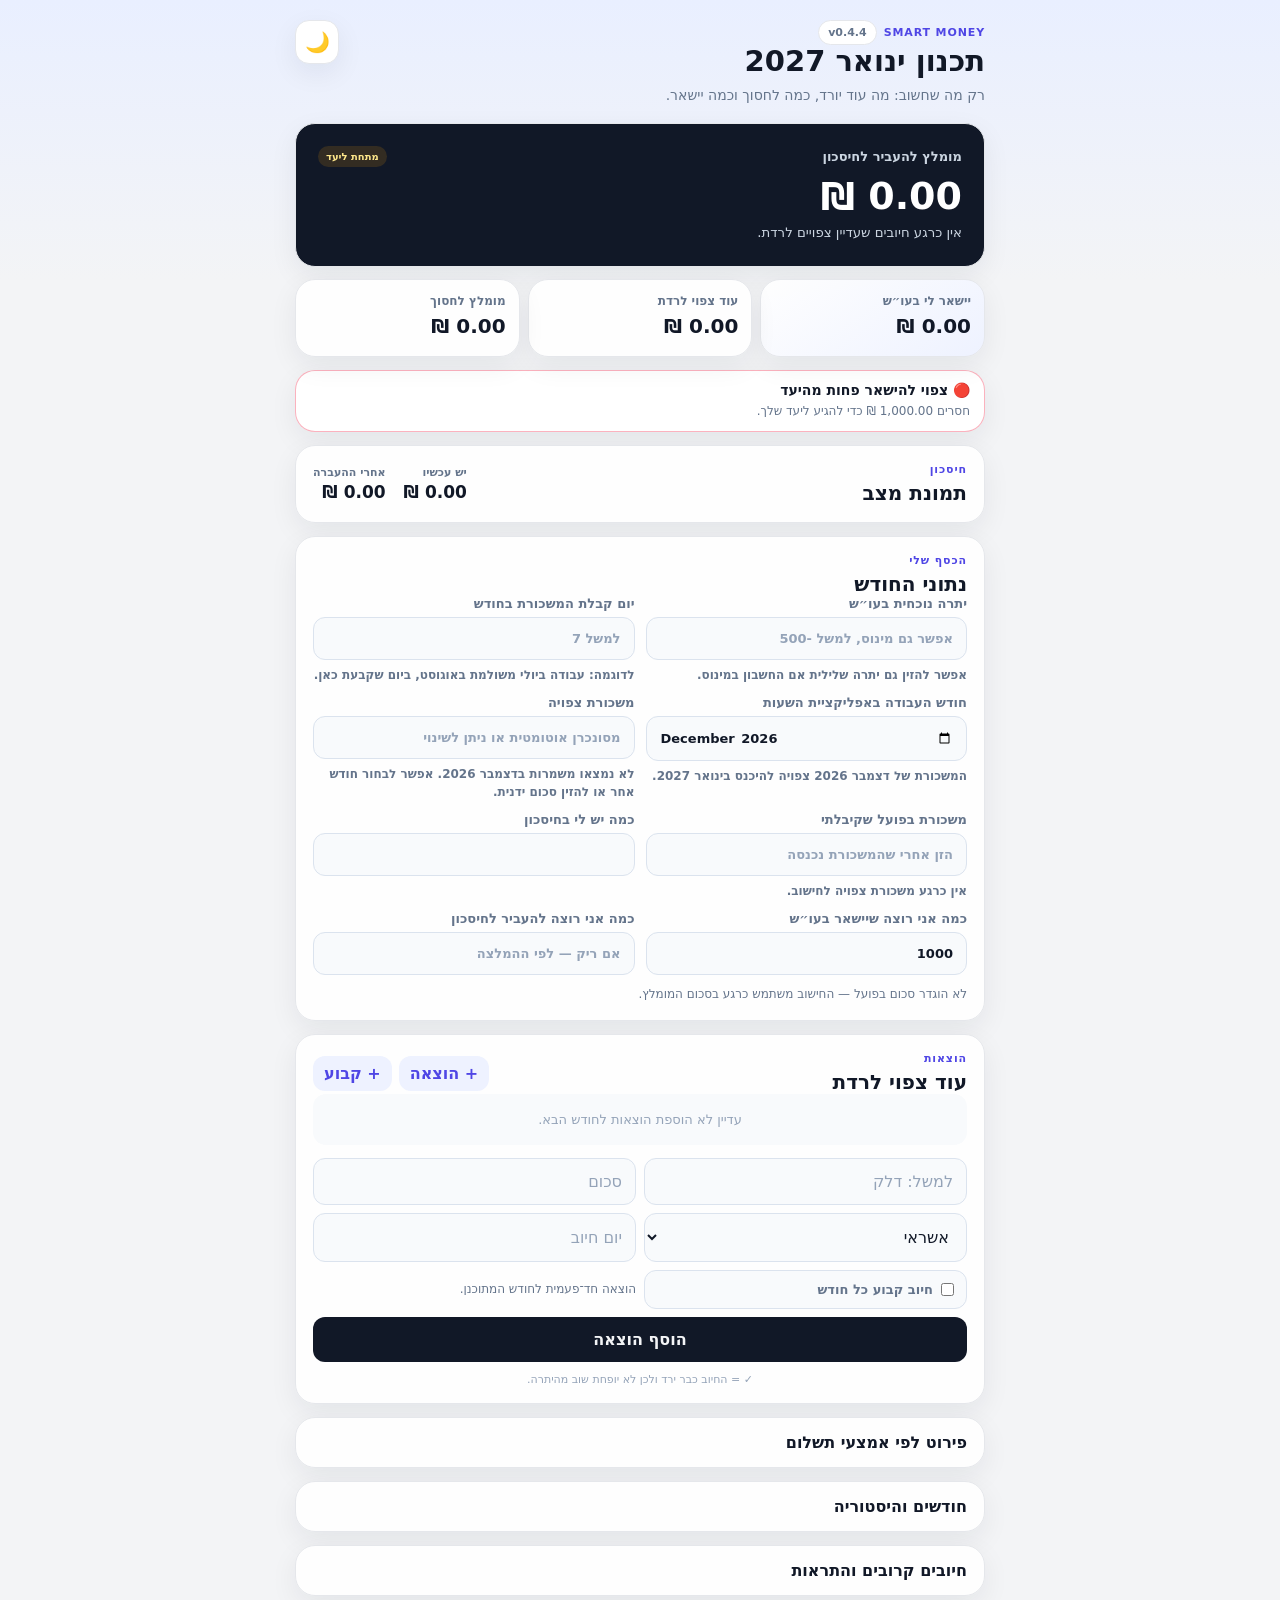
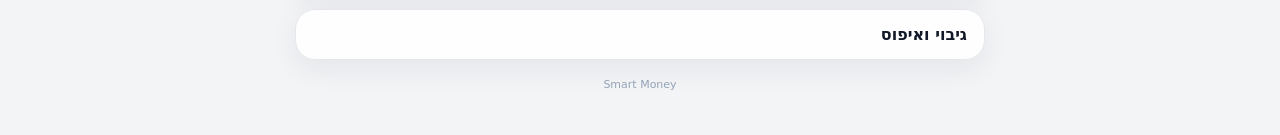
==== index.html @ 087f629f "Fix stale version badge with cache-busted scripts" ====
<!DOCTYPE html><html lang="he" dir="rtl"><head><meta charset="UTF-8"><meta name="viewport" content="width=device-width,initial-scale=1,viewport-fit=cover"><meta name="theme-color" content="#111827" id="themeColorMeta"><title>Smart Money</title><link rel="manifest" href="manifest.json"><link rel="stylesheet" href="style.css"><link rel="stylesheet" href="v040.css"></head><body><main class="app-shell">
<header class="topbar"><div><div class="brand-line"><p class="eyebrow">SMART MONEY</p><button id="versionBtn" class="version-btn" type="button">v0.4.4</button></div><h1 id="monthTitle">תכנון חודש הבא</h1><p class="sub">רק מה שחשוב: מה עוד יורד, כמה לחסוך וכמה יישאר.</p></div><button id="themeBtn" class="icon-btn" type="button">🌙</button></header>
<section class="hero panel" id="heroCard"><div class="hero-label"><span>מומלץ להעביר לחיסכון</span><span id="planStatus" class="status-pill">ממתין לנתונים</span></div><strong id="savingResult">₪0</strong><small id="savingMessage">הזן את הנתונים שלך למטה</small></section>
<section class="v4-summary"><article class="card primary-number"><span>יישאר לי בעו״ש</span><strong id="v4FinalBank">₪0</strong></article><article class="card"><span>עוד צפוי לרדת</span><strong id="v4PendingTotal">₪0</strong></article><article class="card"><span>מומלץ לחסוך</span><strong id="v4Recommended">₪0</strong></article></section>
<section id="monthlyHealth" class="panel monthly-health status-compact"></section>
<section class="panel v4-savings"><div><p class="eyebrow">חיסכון</p><h2>תמונת מצב</h2></div><div class="saving-pair"><div><span>יש עכשיו</span><strong id="v4SavingsNow">₪0</strong></div><div><span>אחרי ההעברה</span><strong id="v4SavingsAfter">₪0</strong></div></div></section>
<section class="panel"><div class="section-head"><div><p class="eyebrow">הכסף שלי</p><h2>נתוני החודש</h2></div></div><div class="form-grid"><label>יתרה נוכחית בעו״ש<input id="currentBalance" type="number" step="0.01" inputmode="decimal" placeholder="אפשר גם מינוס, למשל -500"><span class="inline-note" style="display:block;margin-top:6px">אפשר להזין גם יתרה שלילית אם החשבון במינוס.</span></label><label>יום קבלת המשכורת בחודש<input id="salaryPayDay" type="number" min="1" max="31" step="1" inputmode="numeric" placeholder="למשל 7"><span class="inline-note" style="display:block;margin-top:6px">לדוגמה: עבודה ביולי משולמת באוגוסט, ביום שקבעת כאן.</span></label><label>חודש העבודה באפליקציית השעות<input id="salarySourceMonth" type="month"><span id="salaryPayMonthText" class="inline-note" style="display:block;margin-top:6px">בחר חודש עבודה כדי לראות את המשכורת שתתקבל בחודש שאחריו.</span></label><label>משכורת צפויה<input id="expectedSalary" type="number" min="0" step="0.01" inputmode="decimal" placeholder="מסונכרן אוטומטית או ניתן לשינוי"><span id="salarySyncStatus" class="inline-note" style="display:block;margin-top:6px">בודק נתוני שעון נוכחות…</span><button id="clearExpectedSalary" class="small-btn" type="button" style="display:none;margin-top:8px">חזור לסכום מאפליקציית השעות</button></label><label>משכורת בפועל שקיבלתי<input id="actualSalaryReceived" type="number" min="0" step="0.01" inputmode="decimal" placeholder="הזן אחרי שהמשכורת נכנסה"><span id="actualSalaryStatus" class="inline-note" style="display:block;margin-top:6px">אחרי יום המשכורת, הזן כאן את הסכום שקיבלת בפועל.</span><button id="clearActualSalary" class="small-btn" type="button" style="display:none;margin-top:8px">נקה משכורת בפועל</button></label><input id="salary" type="hidden"><label>כמה יש לי בחיסכון<input id="currentSavings" type="number" min="0" step="0.01" inputmode="decimal"></label><label>כמה אני רוצה שיישאר בעו״ש<input id="targetBalance" type="number" min="0" step="0.01" inputmode="decimal"></label><label>כמה אני רוצה להעביר לחיסכון<input id="actualSaving" type="number" min="0" step="0.01" inputmode="decimal" placeholder="אם ריק — לפי ההמלצה"></label></div><div id="actualSavingHint" class="inline-note"></div></section>
<section class="panel"><div class="section-head"><div><p class="eyebrow">הוצאות</p><h2>עוד צפוי לרדת</h2></div><div class="head-actions"><button id="addExpenseBtn" class="small-btn" type="button">+ הוצאה</button><button id="addRecurringBtn" class="small-btn" type="button">+ קבוע</button></div></div><div id="expenseList" class="expense-list"></div><div id="completedExpensesHost"></div><div class="expense-form"><input id="expenseName" placeholder="למשל: דלק"><input id="expenseAmount" type="number" min="0" step="0.01" inputmode="decimal" placeholder="סכום"><select id="expenseMethod"><option value="credit">אשראי</option><option value="debit">Debit</option><option value="bank">עו״ש / הוראת קבע</option></select><input id="expenseDay" type="number" min="1" max="31" inputmode="numeric" placeholder="יום חיוב"><label class="check-label"><input id="expenseRecurring" type="checkbox"><span>חיוב קבוע כל חודש</span></label><div id="expenseModeHint" class="inline-note">הוצאה חד־פעמית לחודש המתוכנן.</div><button id="saveExpenseBtn" class="primary-btn" type="button">הוסף הוצאה</button><button id="cancelEditBtn" class="secondary-btn hidden" type="button">בטל עריכה</button></div><p class="privacy">✓ = החיוב כבר ירד ולכן לא יופחת שוב מהיתרה.</p></section>
<details class="panel advanced-details"><summary>פירוט לפי אמצעי תשלום</summary><div class="advanced-content"><div class="breakdown"><div><span>אשראי</span><strong id="creditTotal">₪0</strong></div><div><span>Debit</span><strong id="debitTotal">₪0</strong></div><div><span>עו״ש</span><strong id="bankTotal">₪0</strong></div></div><p class="privacy" id="recurringTotalText"></p></div></details>
<details class="panel advanced-details"><summary>חודשים והיסטוריה</summary><div class="advanced-content"><div class="section-head"><span></span><button id="newMonthBtn" class="primary-inline" type="button">חודש חדש</button></div><div id="historyList" class="history-list"></div></div></details>
<details class="panel advanced-details"><summary>חיובים קרובים והתראות</summary><div class="advanced-content"><button id="notificationBtn" class="small-btn" type="button">אפשר התראות</button><div id="upcomingList" class="upcoming-list"></div></div></details>
<details class="panel advanced-details"><summary>גיבוי ואיפוס</summary><div class="advanced-content"><div class="action-grid"><button id="exportBtn" class="secondary-btn" type="button">ייצוא גיבוי</button><button id="importBtn" class="secondary-btn" type="button">שחזור מגיבוי</button><input id="importFile" type="file" accept="application/json,.json" class="hidden"></div><button id="resetBtn" class="danger-btn" type="button" style="margin-top:10px">איפוס כל הנתונים</button><p class="privacy">🔒 הנתונים נשמרים רק במכשיר הזה.</p></div></details>
<div class="hidden-metrics"><strong id="currentSavingsTotal">₪0</strong><strong id="projectedSavingsTotal">₪0</strong><strong id="availableTotal">₪0</strong><strong id="expensesTotal">₪0</strong><strong id="recommendedSavingTotal">₪0</strong><strong id="actualSavingTotal">₪0</strong></div><footer class="app-footer"><span>Smart Money</span></footer>
</main><script src="app.js?v=044"></script><script src="recurring-fix.js?v=044"></script><script src="v040-features.js?v=044"></script><script src="salary-sync.js?v=044"></script><script>window.addEventListener('load',()=>{const b=document.getElementById('versionBtn');if(b)b.textContent='v0.4.4';});</script></body></html>
---- style.css ----
:root{font-family:Inter,system-ui,-apple-system,BlinkMacSystemFont,"Segoe UI",sans-serif;--bg:#f3f4f6;--bgTop:#e9efff;--surface:rgba(255,255,255,.94);--surfaceSolid:#fff;--text:#111827;--muted:#64748b;--soft:#94a3b8;--line:#e5e7eb;--field:#f8fafc;--fieldBorder:#dbe3ee;--accent:#4f46e5;--accentSoft:#eef2ff;--hero:#111827;--heroText:#fff;--shadow:0 9px 28px rgba(15,23,42,.065);--dangerBg:#fff1f2;--dangerText:#be123c;color:var(--text);background:var(--bg)}:root[data-theme="dark"]{--bg:#090f1b;--bgTop:#10192a;--surface:rgba(17,24,39,.96);--surfaceSolid:#111827;--text:#f8fafc;--muted:#aab6c8;--soft:#7f8da3;--line:#263244;--field:#0d1624;--fieldBorder:#2b384b;--accent:#8b87ff;--accentSoft:#1e2542;--hero:#050914;--heroText:#fff;--shadow:0 12px 34px rgba(0,0,0,.28);--dangerBg:#2a1118;--dangerText:#fda4af}*{box-sizing:border-box}body{margin:0;min-height:100vh;background:linear-gradient(180deg,var(--bgTop) 0,var(--bg) 280px,var(--bg) 100%);color:var(--text)}.app-shell{max-width:720px;margin:auto;padding:calc(20px + env(safe-area-inset-top)) 15px calc(40px + env(safe-area-inset-bottom))}.topbar,.section-head{display:flex;justify-content:space-between;align-items:center;gap:12px}.topbar{align-items:flex-start;margin-bottom:16px}.brand-line,.head-actions{display:flex;align-items:center;gap:7px;flex-wrap:wrap}.eyebrow{margin:0 0 5px;color:var(--accent);font-size:11px;font-weight:900;letter-spacing:.08em}.brand-line .eyebrow{margin:0}.sub{color:var(--muted);margin:7px 0 0;font-size:14px;line-height:1.55}h1,h2{margin:0}h1{font-size:29px;line-height:1.15}h2{font-size:20px}.icon-btn{border:1px solid var(--line);background:var(--surfaceSolid);color:var(--text);border-radius:14px;width:44px;height:44px;display:grid;place-items:center;font-size:20px;box-shadow:var(--shadow)}.panel,.card{background:var(--surface);border:1px solid var(--line);box-shadow:var(--shadow);border-radius:20px}.panel{padding:17px;margin-top:13px}.hero{background:var(--hero);color:var(--heroText);padding:22px;overflow:hidden}.hero-label{display:flex;justify-content:space-between;align-items:center;gap:10px}.hero span{font-size:13px;color:#cbd5e1;font-weight:700}.status-pill{padding:5px 8px;border-radius:999px;background:rgba(255,255,255,.09);font-size:10px!important}.hero-good .status-pill{color:#a7f3d0;background:rgba(16,185,129,.14)}.hero-warn .status-pill{color:#fde68a;background:rgba(245,158,11,.15)}.hero strong{display:block;font-size:38px;margin:7px 0 4px}.hero small{color:#cbd5e1;line-height:1.55}.summary-grid{display:grid;grid-template-columns:1fr 1fr;gap:10px;margin-top:11px}.card{padding:14px;min-height:86px}.card span{display:block;color:var(--muted);font-size:12px;font-weight:700;line-height:1.35}.card strong{display:block;font-size:19px;margin-top:5px}.accent-card{background:linear-gradient(145deg,var(--surface),var(--accentSoft))}.form-grid{display:grid;grid-template-columns:1fr;gap:11px}label{font-size:13px;color:var(--muted);font-weight:750}input,select{width:100%;margin-top:6px;border:1px solid var(--fieldBorder);border-radius:12px;background:var(--field);padding:13px;font:inherit;color:var(--text);outline:none}input::placeholder{color:var(--soft)}input:focus,select:focus{border-color:var(--accent)}button{font:inherit;cursor:pointer}.primary-btn,.small-btn,.danger-btn,.secondary-btn,.primary-inline{border:0;border-radius:12px;font-weight:800}.primary-btn{background:var(--text);color:var(--bg);padding:13px}.primary-inline{background:var(--text);color:var(--bg);padding:9px 12px}.small-btn{background:var(--accentSoft);color:var(--accent);padding:8px 11px}.secondary-btn{background:var(--field);color:var(--text);border:1px solid var(--line);padding:12px}.danger-btn{width:100%;background:var(--dangerBg);color:var(--dangerText);padding:13px}.expense-form{display:grid;grid-template-columns:1fr 1fr;gap:8px;margin-top:13px}.expense-form select,.expense-form input{margin:0}.expense-form .primary-btn,.expense-form .secondary-btn{grid-column:1/-1}.check-label{display:flex;align-items:center;gap:8px;background:var(--field);border:1px solid var(--fieldBorder);border-radius:12px;padding:11px 12px}.check-label input{width:auto;margin:0}.expense-list{display:flex;flex-direction:column}.expense-row,.upcoming-row{display:flex;align-items:center;justify-content:space-between;gap:10px;padding:12px 2px;border-bottom:1px solid var(--line)}.expense-row>div:first-child strong,.expense-row small,.upcoming-row small{display:block}.expense-row small,.upcoming-row small{font-size:12px;color:var(--soft);margin-top:5px}.mini-badge{display:inline-block!important;background:var(--field);border:1px solid var(--line);padding:3px 7px;border-radius:999px;margin-left:5px;color:var(--muted)}.mini-badge.recurring{background:var(--accentSoft);color:var(--accent);border-color:transparent}.expense-side{display:flex;align-items:center;gap:7px}.expense-side button{border:0;background:var(--field);color:var(--muted);width:30px;height:30px;border-radius:50%;font-size:16px}.complete-btn{font-weight:900!important}.expense-completed{opacity:.58}.expense-completed>div:first-child>strong{text-decoration:line-through}.empty{color:var(--soft);background:var(--field);padding:18px;border-radius:13px;font-size:13px;text-align:center}.breakdown{display:grid;grid-template-columns:repeat(3,1fr);gap:8px}.breakdown div{background:var(--field);border:1px solid var(--line);border-radius:13px;padding:12px}.breakdown span{display:block;color:var(--muted);font-size:12px}.breakdown strong{display:block;margin-top:4px}.inline-note{margin-top:10px;color:var(--muted);font-size:12px;line-height:1.5}.history-list,.upcoming-list{display:flex;flex-direction:column;gap:8px}.history-item{background:var(--field);border:1px solid var(--line);border-radius:14px;padding:11px}.history-item summary{display:flex;justify-content:space-between;gap:10px;cursor:pointer}.history-details{display:grid;grid-template-columns:1fr 1fr;gap:7px;margin-top:10px;color:var(--muted);font-size:12px}.action-grid{display:grid;grid-template-columns:1fr 1fr;gap:8px}.privacy{text-align:center;color:var(--soft);font-size:11px;margin:11px 0 0}.app-footer{display:flex;align-items:center;justify-content:center;gap:8px;margin:18px 0 4px;color:var(--soft);font-size:11px}.version-btn{border:1px solid var(--line);background:var(--surfaceSolid);color:var(--muted);padding:5px 9px;border-radius:999px;font-size:11px;font-weight:800}.monthly-health{display:flex;flex-direction:column;gap:5px;padding:14px 17px}.monthly-health strong{font-size:14px}.monthly-health span{font-size:12px;color:var(--muted);line-height:1.45}.health-good{border-color:rgba(16,185,129,.35)}.health-warn{border-color:rgba(245,158,11,.45)}.health-bad{border-color:rgba(244,63,94,.4)}.comparison-list{display:flex;flex-direction:column}.compare-row{display:flex;justify-content:space-between;gap:12px;padding:11px 2px;border-bottom:1px solid var(--line);font-size:13px}.compare-row:last-child{border-bottom:0}.compare-row span{color:var(--muted)}.compare-good{color:#059669}.compare-bad{color:#e11d48}.hidden{display:none!important}@media(min-width:600px){.form-grid{grid-template-columns:repeat(2,1fr)}}@media(max-width:370px){.summary-grid,.breakdown,.action-grid{grid-template-columns:1fr}.expense-form{grid-template-columns:1fr}.expense-form .primary-btn,.expense-form .secondary-btn{grid-column:auto}.hero-label{align-items:flex-start;flex-direction:column}.hero strong{font-size:34px}.history-details{grid-template-columns:1fr}}
---- v040.css ----
.v4-summary{display:grid;grid-template-columns:repeat(3,1fr);gap:8px;margin-top:12px}.v4-summary .card{min-height:78px;padding:13px}.v4-summary .card.primary-number{background:linear-gradient(145deg,var(--surface),var(--accentSoft))}.v4-summary strong{font-size:20px}.v4-savings{display:flex;align-items:center;justify-content:space-between;gap:12px}.v4-savings .saving-pair{display:flex;gap:18px;flex-wrap:wrap}.v4-savings span{display:block;color:var(--muted);font-size:11px;font-weight:700}.v4-savings strong{display:block;margin-top:3px;font-size:17px}.expense-group-title{display:flex;justify-content:space-between;align-items:center;margin:12px 0 5px;font-size:12px;color:var(--muted);font-weight:800}.completed-box{margin-top:10px}.completed-box summary{cursor:pointer;color:var(--muted);font-size:12px;font-weight:800;padding:8px 0}.expense-completed{opacity:.5}.expense-completed strong:first-child{text-decoration:line-through}.status-compact{padding:11px 14px!important}.status-compact span{font-size:12px}.advanced-details{padding:0!important;overflow:hidden}.advanced-details>summary{list-style:none;cursor:pointer;padding:15px 17px;font-weight:850}.advanced-details>summary::-webkit-details-marker{display:none}.advanced-details[open]>summary{border-bottom:1px solid var(--line)}.advanced-content{padding:0 17px 17px}.simple-form-note{font-size:11px;color:var(--soft);margin-top:8px}.hidden-metrics{display:none!important}@media(max-width:430px){.v4-summary{grid-template-columns:1fr 1fr}.v4-summary .primary-number{grid-column:1/-1}.v4-savings{align-items:flex-start;flex-direction:column}.v4-savings .saving-pair{width:100%;justify-content:space-between}}
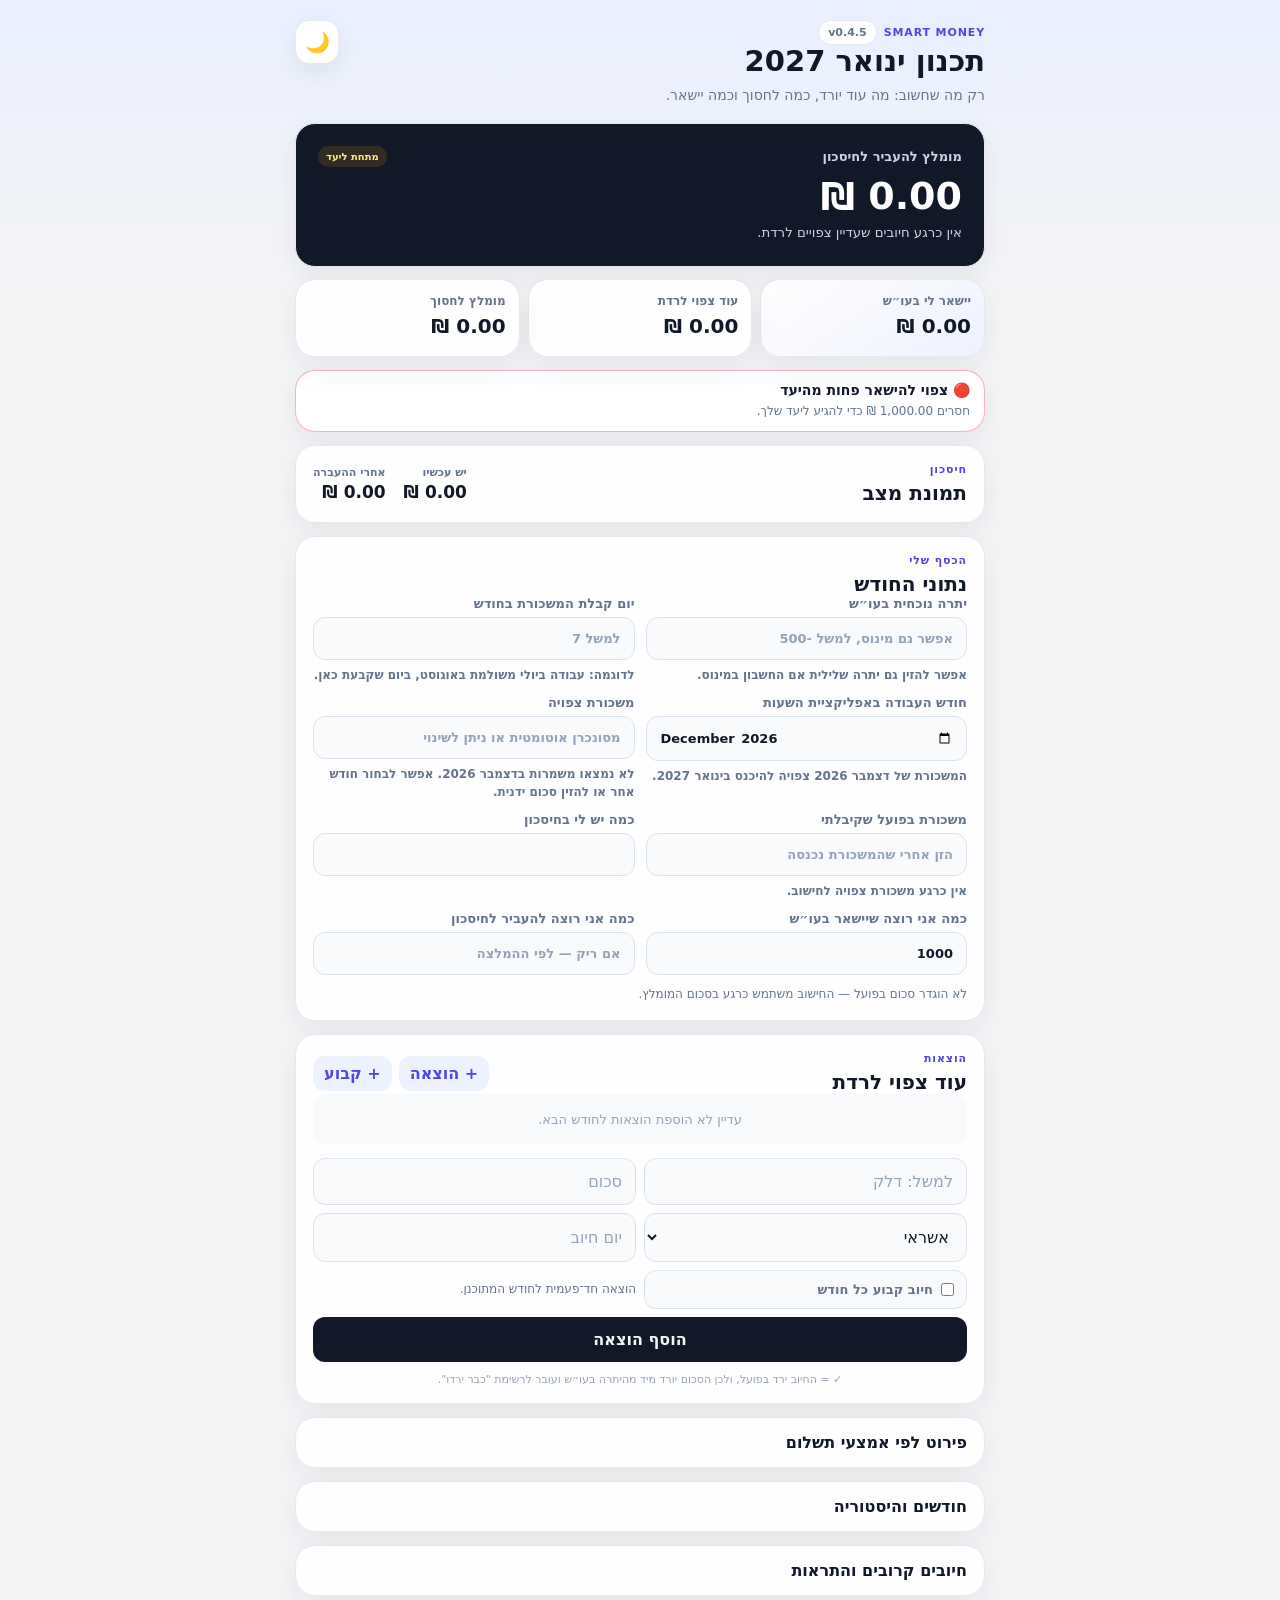
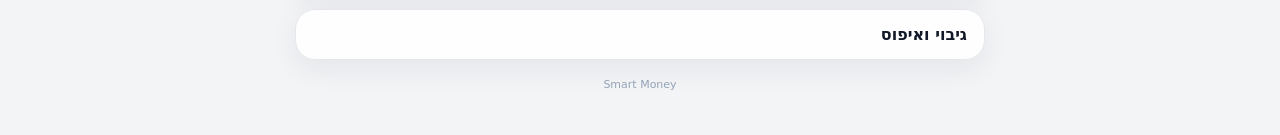
==== commit aa610335: "Bump Smart Money to v0.4.5 bugfix release" ====
--- a/index.html
+++ b/index.html
@@ -1,14 +1,14 @@
 <!DOCTYPE html><html lang="he" dir="rtl"><head><meta charset="UTF-8"><meta name="viewport" content="width=device-width,initial-scale=1,viewport-fit=cover"><meta name="theme-color" content="#111827" id="themeColorMeta"><title>Smart Money</title><link rel="manifest" href="manifest.json"><link rel="stylesheet" href="style.css"><link rel="stylesheet" href="v040.css"></head><body><main class="app-shell">
-<header class="topbar"><div><div class="brand-line"><p class="eyebrow">SMART MONEY</p><button id="versionBtn" class="version-btn" type="button">v0.4.4</button></div><h1 id="monthTitle">תכנון חודש הבא</h1><p class="sub">רק מה שחשוב: מה עוד יורד, כמה לחסוך וכמה יישאר.</p></div><button id="themeBtn" class="icon-btn" type="button">🌙</button></header>
+<header class="topbar"><div><div class="brand-line"><p class="eyebrow">SMART MONEY</p><button id="versionBtn" class="version-btn" type="button">v0.4.5</button></div><h1 id="monthTitle">תכנון חודש הבא</h1><p class="sub">רק מה שחשוב: מה עוד יורד, כמה לחסוך וכמה יישאר.</p></div><button id="themeBtn" class="icon-btn" type="button">🌙</button></header>
 <section class="hero panel" id="heroCard"><div class="hero-label"><span>מומלץ להעביר לחיסכון</span><span id="planStatus" class="status-pill">ממתין לנתונים</span></div><strong id="savingResult">₪0</strong><small id="savingMessage">הזן את הנתונים שלך למטה</small></section>
 <section class="v4-summary"><article class="card primary-number"><span>יישאר לי בעו״ש</span><strong id="v4FinalBank">₪0</strong></article><article class="card"><span>עוד צפוי לרדת</span><strong id="v4PendingTotal">₪0</strong></article><article class="card"><span>מומלץ לחסוך</span><strong id="v4Recommended">₪0</strong></article></section>
 <section id="monthlyHealth" class="panel monthly-health status-compact"></section>
 <section class="panel v4-savings"><div><p class="eyebrow">חיסכון</p><h2>תמונת מצב</h2></div><div class="saving-pair"><div><span>יש עכשיו</span><strong id="v4SavingsNow">₪0</strong></div><div><span>אחרי ההעברה</span><strong id="v4SavingsAfter">₪0</strong></div></div></section>
 <section class="panel"><div class="section-head"><div><p class="eyebrow">הכסף שלי</p><h2>נתוני החודש</h2></div></div><div class="form-grid"><label>יתרה נוכחית בעו״ש<input id="currentBalance" type="number" step="0.01" inputmode="decimal" placeholder="אפשר גם מינוס, למשל -500"><span class="inline-note" style="display:block;margin-top:6px">אפשר להזין גם יתרה שלילית אם החשבון במינוס.</span></label><label>יום קבלת המשכורת בחודש<input id="salaryPayDay" type="number" min="1" max="31" step="1" inputmode="numeric" placeholder="למשל 7"><span class="inline-note" style="display:block;margin-top:6px">לדוגמה: עבודה ביולי משולמת באוגוסט, ביום שקבעת כאן.</span></label><label>חודש העבודה באפליקציית השעות<input id="salarySourceMonth" type="month"><span id="salaryPayMonthText" class="inline-note" style="display:block;margin-top:6px">בחר חודש עבודה כדי לראות את המשכורת שתתקבל בחודש שאחריו.</span></label><label>משכורת צפויה<input id="expectedSalary" type="number" min="0" step="0.01" inputmode="decimal" placeholder="מסונכרן אוטומטית או ניתן לשינוי"><span id="salarySyncStatus" class="inline-note" style="display:block;margin-top:6px">בודק נתוני שעון נוכחות…</span><button id="clearExpectedSalary" class="small-btn" type="button" style="display:none;margin-top:8px">חזור לסכום מאפליקציית השעות</button></label><label>משכורת בפועל שקיבלתי<input id="actualSalaryReceived" type="number" min="0" step="0.01" inputmode="decimal" placeholder="הזן אחרי שהמשכורת נכנסה"><span id="actualSalaryStatus" class="inline-note" style="display:block;margin-top:6px">אחרי יום המשכורת, הזן כאן את הסכום שקיבלת בפועל.</span><button id="clearActualSalary" class="small-btn" type="button" style="display:none;margin-top:8px">נקה משכורת בפועל</button></label><input id="salary" type="hidden"><label>כמה יש לי בחיסכון<input id="currentSavings" type="number" min="0" step="0.01" inputmode="decimal"></label><label>כמה אני רוצה שיישאר בעו״ש<input id="targetBalance" type="number" min="0" step="0.01" inputmode="decimal"></label><label>כמה אני רוצה להעביר לחיסכון<input id="actualSaving" type="number" min="0" step="0.01" inputmode="decimal" placeholder="אם ריק — לפי ההמלצה"></label></div><div id="actualSavingHint" class="inline-note"></div></section>
-<section class="panel"><div class="section-head"><div><p class="eyebrow">הוצאות</p><h2>עוד צפוי לרדת</h2></div><div class="head-actions"><button id="addExpenseBtn" class="small-btn" type="button">+ הוצאה</button><button id="addRecurringBtn" class="small-btn" type="button">+ קבוע</button></div></div><div id="expenseList" class="expense-list"></div><div id="completedExpensesHost"></div><div class="expense-form"><input id="expenseName" placeholder="למשל: דלק"><input id="expenseAmount" type="number" min="0" step="0.01" inputmode="decimal" placeholder="סכום"><select id="expenseMethod"><option value="credit">אשראי</option><option value="debit">Debit</option><option value="bank">עו״ש / הוראת קבע</option></select><input id="expenseDay" type="number" min="1" max="31" inputmode="numeric" placeholder="יום חיוב"><label class="check-label"><input id="expenseRecurring" type="checkbox"><span>חיוב קבוע כל חודש</span></label><div id="expenseModeHint" class="inline-note">הוצאה חד־פעמית לחודש המתוכנן.</div><button id="saveExpenseBtn" class="primary-btn" type="button">הוסף הוצאה</button><button id="cancelEditBtn" class="secondary-btn hidden" type="button">בטל עריכה</button></div><p class="privacy">✓ = החיוב כבר ירד ולכן לא יופחת שוב מהיתרה.</p></section>
+<section class="panel"><div class="section-head"><div><p class="eyebrow">הוצאות</p><h2>עוד צפוי לרדת</h2></div><div class="head-actions"><button id="addExpenseBtn" class="small-btn" type="button">+ הוצאה</button><button id="addRecurringBtn" class="small-btn" type="button">+ קבוע</button></div></div><div id="expenseList" class="expense-list"></div><div id="completedExpensesHost"></div><div class="expense-form"><input id="expenseName" placeholder="למשל: דלק"><input id="expenseAmount" type="number" min="0" step="0.01" inputmode="decimal" placeholder="סכום"><select id="expenseMethod"><option value="credit">אשראי</option><option value="debit">Debit</option><option value="bank">עו״ש / הוראת קבע</option></select><input id="expenseDay" type="number" min="1" max="31" inputmode="numeric" placeholder="יום חיוב"><label class="check-label"><input id="expenseRecurring" type="checkbox"><span>חיוב קבוע כל חודש</span></label><div id="expenseModeHint" class="inline-note">הוצאה חד־פעמית לחודש המתוכנן.</div><button id="saveExpenseBtn" class="primary-btn" type="button">הוסף הוצאה</button><button id="cancelEditBtn" class="secondary-btn hidden" type="button">בטל עריכה</button></div><p class="privacy">✓ = החיוב ירד בפועל, ולכן הסכום יורד מיד מהיתרה בעו״ש ועובר לרשימת "כבר ירדו".</p></section>
 <details class="panel advanced-details"><summary>פירוט לפי אמצעי תשלום</summary><div class="advanced-content"><div class="breakdown"><div><span>אשראי</span><strong id="creditTotal">₪0</strong></div><div><span>Debit</span><strong id="debitTotal">₪0</strong></div><div><span>עו״ש</span><strong id="bankTotal">₪0</strong></div></div><p class="privacy" id="recurringTotalText"></p></div></details>
 <details class="panel advanced-details"><summary>חודשים והיסטוריה</summary><div class="advanced-content"><div class="section-head"><span></span><button id="newMonthBtn" class="primary-inline" type="button">חודש חדש</button></div><div id="historyList" class="history-list"></div></div></details>
 <details class="panel advanced-details"><summary>חיובים קרובים והתראות</summary><div class="advanced-content"><button id="notificationBtn" class="small-btn" type="button">אפשר התראות</button><div id="upcomingList" class="upcoming-list"></div></div></details>
 <details class="panel advanced-details"><summary>גיבוי ואיפוס</summary><div class="advanced-content"><div class="action-grid"><button id="exportBtn" class="secondary-btn" type="button">ייצוא גיבוי</button><button id="importBtn" class="secondary-btn" type="button">שחזור מגיבוי</button><input id="importFile" type="file" accept="application/json,.json" class="hidden"></div><button id="resetBtn" class="danger-btn" type="button" style="margin-top:10px">איפוס כל הנתונים</button><p class="privacy">🔒 הנתונים נשמרים רק במכשיר הזה.</p></div></details>
 <div class="hidden-metrics"><strong id="currentSavingsTotal">₪0</strong><strong id="projectedSavingsTotal">₪0</strong><strong id="availableTotal">₪0</strong><strong id="expensesTotal">₪0</strong><strong id="recommendedSavingTotal">₪0</strong><strong id="actualSavingTotal">₪0</strong></div><footer class="app-footer"><span>Smart Money</span></footer>
-</main><script src="app.js?v=044"></script><script src="recurring-fix.js?v=044"></script><script src="v040-features.js?v=044"></script><script src="salary-sync.js?v=044"></script><script>window.addEventListener('load',()=>{const b=document.getElementById('versionBtn');if(b)b.textContent='v0.4.4';});</script></body></html>+</main><script src="app.js?v=045"></script><script src="recurring-fix.js?v=045"></script><script src="v040-features.js?v=045"></script><script src="salary-sync.js?v=045"></script><script>window.addEventListener('load',()=>{const b=document.getElementById('versionBtn');if(b)b.textContent='v0.4.5';});</script></body></html>
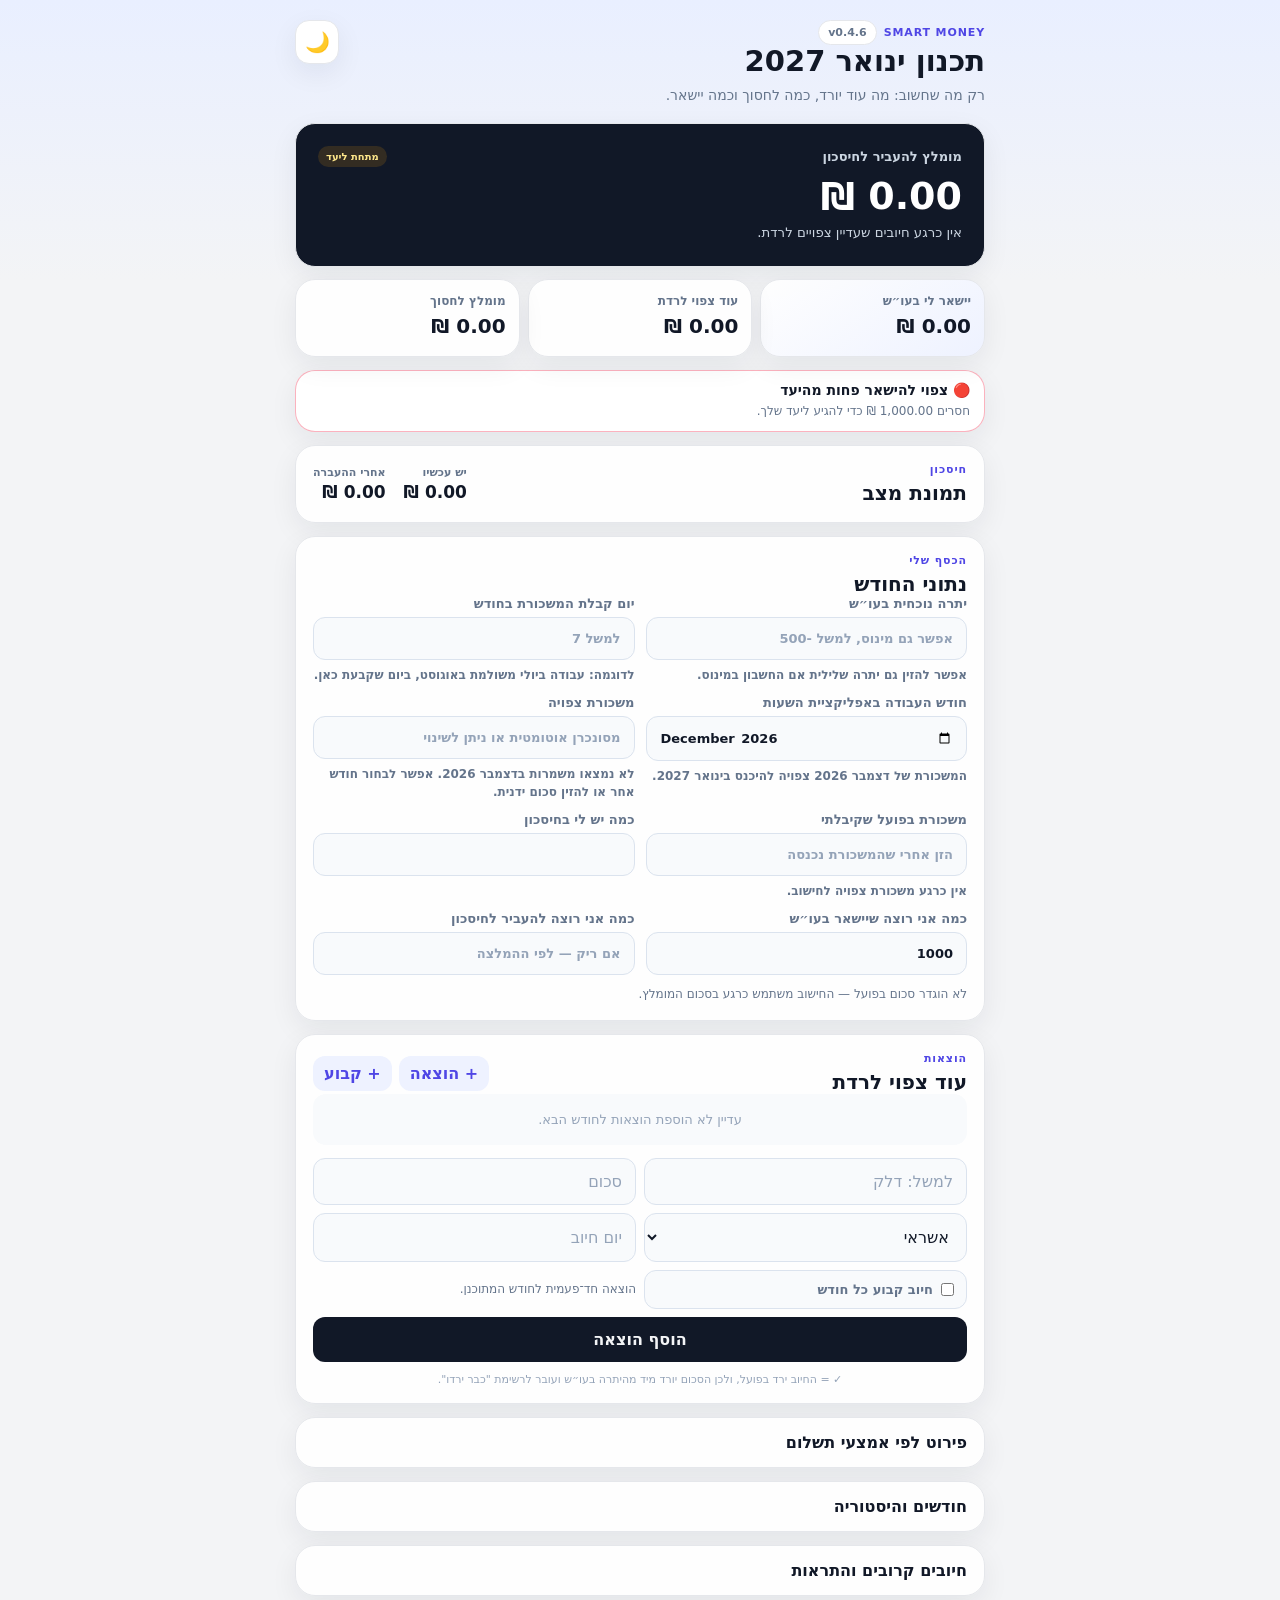
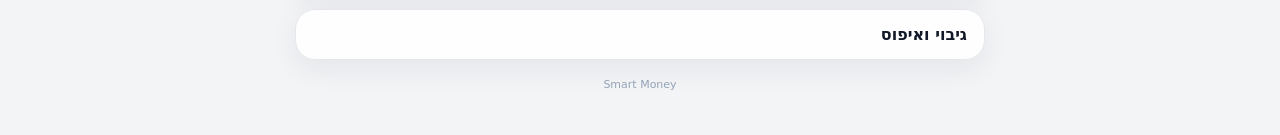
==== commit 76ceb8d6: "Update UI to v0.4.6" ====
--- a/index.html
+++ b/index.html
@@ -1,5 +1,5 @@
 <!DOCTYPE html><html lang="he" dir="rtl"><head><meta charset="UTF-8"><meta name="viewport" content="width=device-width,initial-scale=1,viewport-fit=cover"><meta name="theme-color" content="#111827" id="themeColorMeta"><title>Smart Money</title><link rel="manifest" href="manifest.json"><link rel="stylesheet" href="style.css"><link rel="stylesheet" href="v040.css"></head><body><main class="app-shell">
-<header class="topbar"><div><div class="brand-line"><p class="eyebrow">SMART MONEY</p><button id="versionBtn" class="version-btn" type="button">v0.4.5</button></div><h1 id="monthTitle">תכנון חודש הבא</h1><p class="sub">רק מה שחשוב: מה עוד יורד, כמה לחסוך וכמה יישאר.</p></div><button id="themeBtn" class="icon-btn" type="button">🌙</button></header>
+<header class="topbar"><div><div class="brand-line"><p class="eyebrow">SMART MONEY</p><button id="versionBtn" class="version-btn" type="button">v0.4.6</button></div><h1 id="monthTitle">תכנון חודש הבא</h1><p class="sub">רק מה שחשוב: מה עוד יורד, כמה לחסוך וכמה יישאר.</p></div><button id="themeBtn" class="icon-btn" type="button">🌙</button></header>
 <section class="hero panel" id="heroCard"><div class="hero-label"><span>מומלץ להעביר לחיסכון</span><span id="planStatus" class="status-pill">ממתין לנתונים</span></div><strong id="savingResult">₪0</strong><small id="savingMessage">הזן את הנתונים שלך למטה</small></section>
 <section class="v4-summary"><article class="card primary-number"><span>יישאר לי בעו״ש</span><strong id="v4FinalBank">₪0</strong></article><article class="card"><span>עוד צפוי לרדת</span><strong id="v4PendingTotal">₪0</strong></article><article class="card"><span>מומלץ לחסוך</span><strong id="v4Recommended">₪0</strong></article></section>
 <section id="monthlyHealth" class="panel monthly-health status-compact"></section>
@@ -11,4 +11,4 @@
 <details class="panel advanced-details"><summary>חיובים קרובים והתראות</summary><div class="advanced-content"><button id="notificationBtn" class="small-btn" type="button">אפשר התראות</button><div id="upcomingList" class="upcoming-list"></div></div></details>
 <details class="panel advanced-details"><summary>גיבוי ואיפוס</summary><div class="advanced-content"><div class="action-grid"><button id="exportBtn" class="secondary-btn" type="button">ייצוא גיבוי</button><button id="importBtn" class="secondary-btn" type="button">שחזור מגיבוי</button><input id="importFile" type="file" accept="application/json,.json" class="hidden"></div><button id="resetBtn" class="danger-btn" type="button" style="margin-top:10px">איפוס כל הנתונים</button><p class="privacy">🔒 הנתונים נשמרים רק במכשיר הזה.</p></div></details>
 <div class="hidden-metrics"><strong id="currentSavingsTotal">₪0</strong><strong id="projectedSavingsTotal">₪0</strong><strong id="availableTotal">₪0</strong><strong id="expensesTotal">₪0</strong><strong id="recommendedSavingTotal">₪0</strong><strong id="actualSavingTotal">₪0</strong></div><footer class="app-footer"><span>Smart Money</span></footer>
-</main><script src="app.js?v=045"></script><script src="recurring-fix.js?v=045"></script><script src="v040-features.js?v=045"></script><script src="salary-sync.js?v=045"></script><script>window.addEventListener('load',()=>{const b=document.getElementById('versionBtn');if(b)b.textContent='v0.4.5';});</script></body></html>+</main><script src="app.js?v=046"></script><script src="recurring-fix.js?v=046"></script><script src="v040-features.js?v=046"></script><script src="salary-sync.js?v=046"></script><script>window.addEventListener('load',()=>{const b=document.getElementById('versionBtn');if(b)b.textContent='v0.4.6';});</script></body></html>
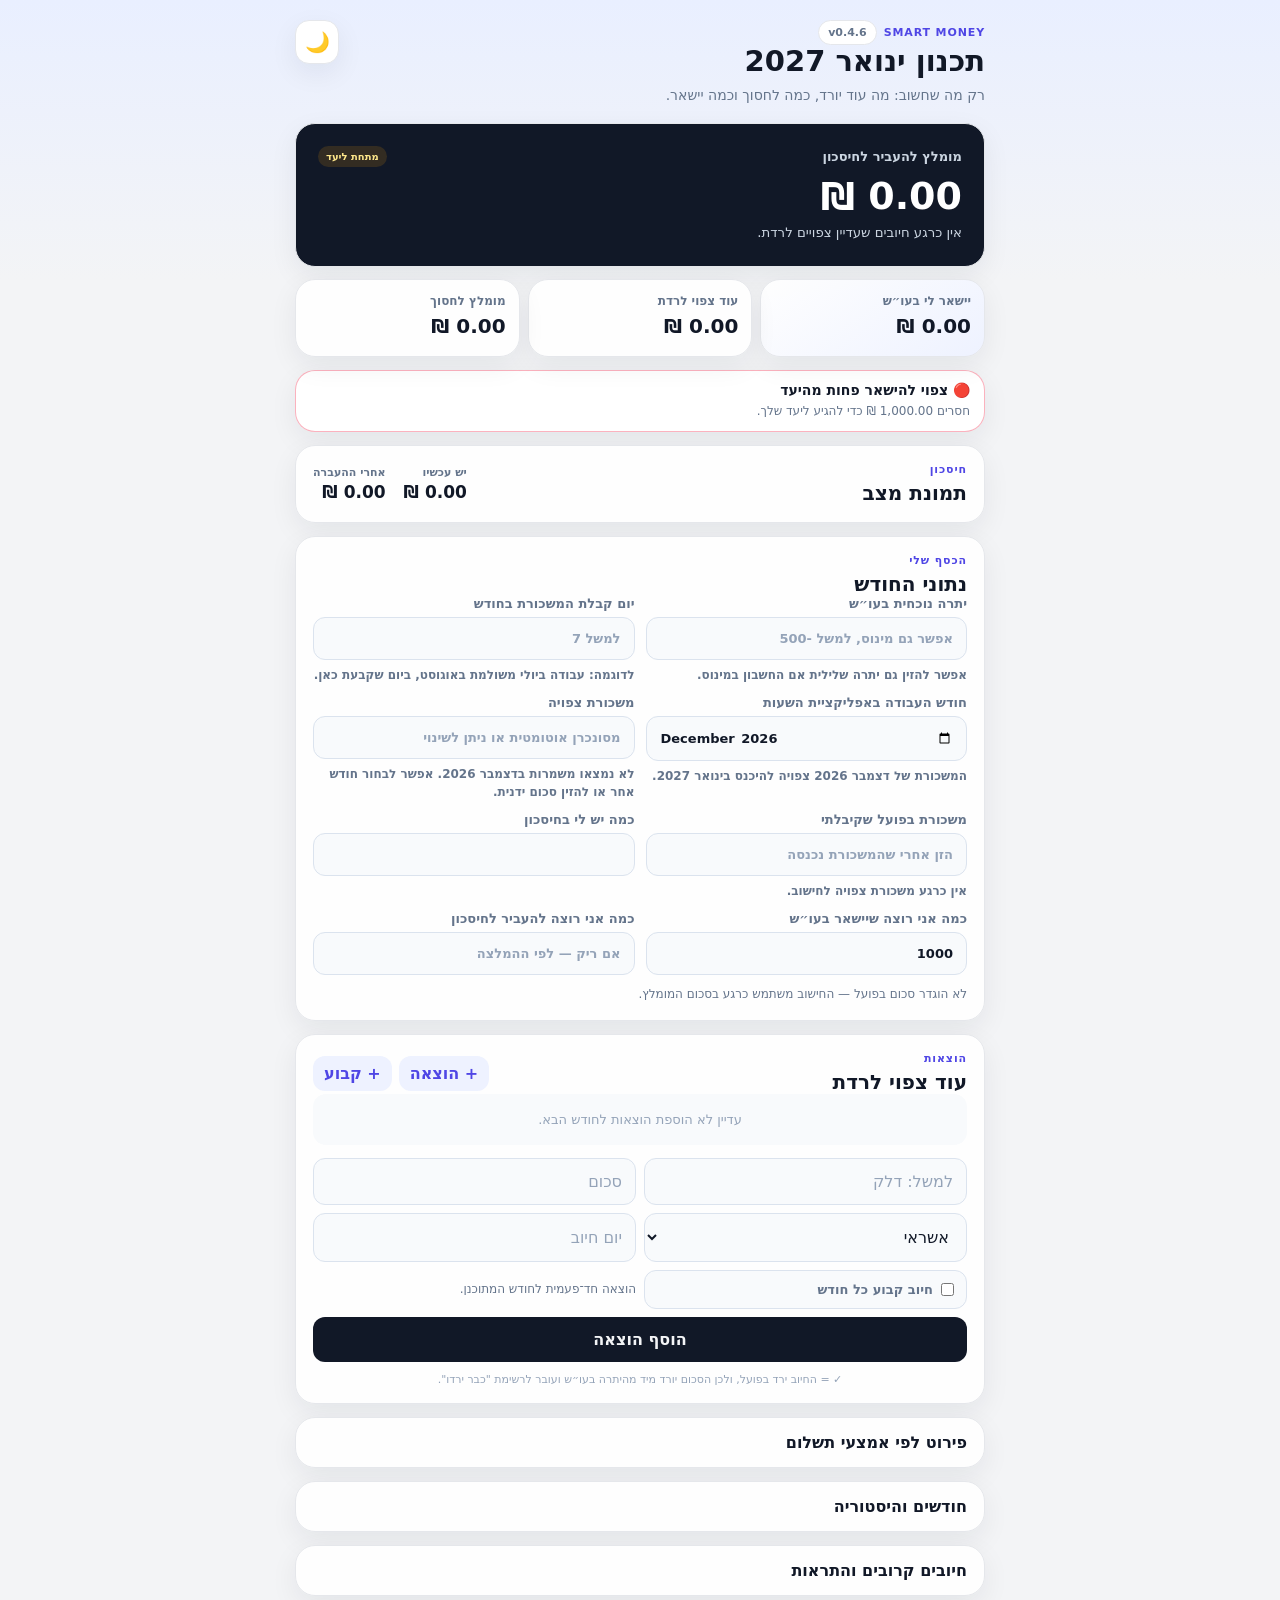
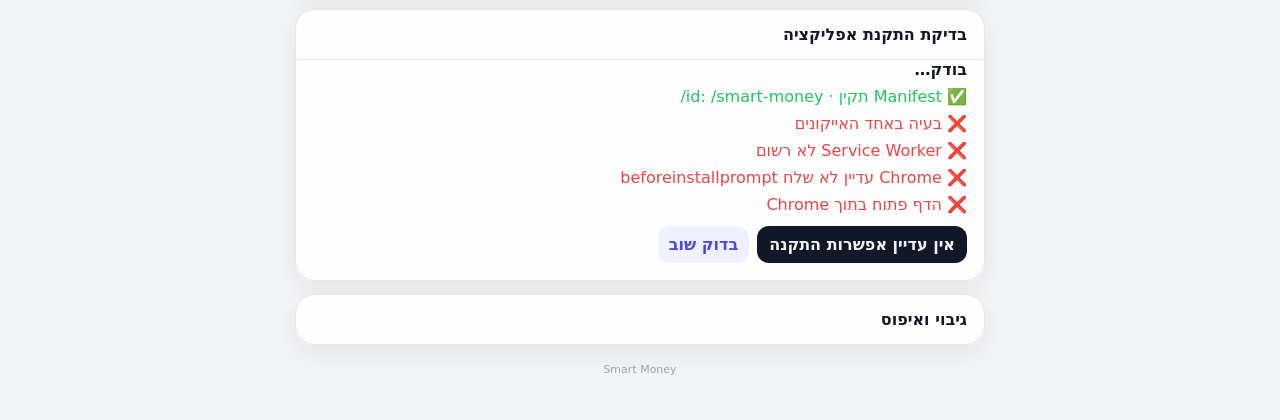
==== commit 49a44c12: "Show PWA install diagnostics" ====
--- a/index.html
+++ b/index.html
@@ -1,4 +1,4 @@
-<!DOCTYPE html><html lang="he" dir="rtl"><head><meta charset="UTF-8"><meta name="viewport" content="width=device-width,initial-scale=1,viewport-fit=cover"><meta name="theme-color" content="#111827" id="themeColorMeta"><title>Smart Money</title><link rel="manifest" href="manifest.json"><link rel="stylesheet" href="style.css"><link rel="stylesheet" href="v040.css"></head><body><main class="app-shell">
+<!DOCTYPE html><html lang="he" dir="rtl"><head><meta charset="UTF-8"><meta name="viewport" content="width=device-width,initial-scale=1,viewport-fit=cover"><meta name="theme-color" content="#111827" id="themeColorMeta"><title>Smart Money</title><link rel="manifest" href="manifest.json?v=icon5"><link rel="icon" type="image/png" sizes="192x192" href="smart-money-icon-192-samsung.png?v=5"><link rel="apple-touch-icon" href="smart-money-icon-192-samsung.png?v=5"><link rel="stylesheet" href="style.css"><link rel="stylesheet" href="v040.css"></head><body><main class="app-shell">
 <header class="topbar"><div><div class="brand-line"><p class="eyebrow">SMART MONEY</p><button id="versionBtn" class="version-btn" type="button">v0.4.6</button></div><h1 id="monthTitle">תכנון חודש הבא</h1><p class="sub">רק מה שחשוב: מה עוד יורד, כמה לחסוך וכמה יישאר.</p></div><button id="themeBtn" class="icon-btn" type="button">🌙</button></header>
 <section class="hero panel" id="heroCard"><div class="hero-label"><span>מומלץ להעביר לחיסכון</span><span id="planStatus" class="status-pill">ממתין לנתונים</span></div><strong id="savingResult">₪0</strong><small id="savingMessage">הזן את הנתונים שלך למטה</small></section>
 <section class="v4-summary"><article class="card primary-number"><span>יישאר לי בעו״ש</span><strong id="v4FinalBank">₪0</strong></article><article class="card"><span>עוד צפוי לרדת</span><strong id="v4PendingTotal">₪0</strong></article><article class="card"><span>מומלץ לחסוך</span><strong id="v4Recommended">₪0</strong></article></section>
@@ -9,6 +9,7 @@
 <details class="panel advanced-details"><summary>פירוט לפי אמצעי תשלום</summary><div class="advanced-content"><div class="breakdown"><div><span>אשראי</span><strong id="creditTotal">₪0</strong></div><div><span>Debit</span><strong id="debitTotal">₪0</strong></div><div><span>עו״ש</span><strong id="bankTotal">₪0</strong></div></div><p class="privacy" id="recurringTotalText"></p></div></details>
 <details class="panel advanced-details"><summary>חודשים והיסטוריה</summary><div class="advanced-content"><div class="section-head"><span></span><button id="newMonthBtn" class="primary-inline" type="button">חודש חדש</button></div><div id="historyList" class="history-list"></div></div></details>
 <details class="panel advanced-details"><summary>חיובים קרובים והתראות</summary><div class="advanced-content"><button id="notificationBtn" class="small-btn" type="button">אפשר התראות</button><div id="upcomingList" class="upcoming-list"></div></div></details>
+<details class="panel advanced-details" open><summary>בדיקת התקנת אפליקציה</summary><div class="advanced-content"><div id="pwaInstallDebug" style="display:grid;gap:8px"><strong id="pwaDiagStatus">בודק…</strong><span id="pwaDiagManifest">⏳ Manifest</span><span id="pwaDiagIcons">⏳ אייקונים</span><span id="pwaDiagSW">⏳ Service Worker</span><span id="pwaDiagPrompt">⏳ beforeinstallprompt</span><span id="pwaDiagStandalone">⏳ מצב פתיחה</span><div style="display:flex;gap:8px;flex-wrap:wrap;margin-top:4px"><button id="pwaDiagInstallBtn" class="primary-inline" type="button" disabled>אין עדיין אפשרות התקנה</button><button id="pwaDiagRefreshBtn" class="small-btn" type="button">בדוק שוב</button></div></div></div></details>
 <details class="panel advanced-details"><summary>גיבוי ואיפוס</summary><div class="advanced-content"><div class="action-grid"><button id="exportBtn" class="secondary-btn" type="button">ייצוא גיבוי</button><button id="importBtn" class="secondary-btn" type="button">שחזור מגיבוי</button><input id="importFile" type="file" accept="application/json,.json" class="hidden"></div><button id="resetBtn" class="danger-btn" type="button" style="margin-top:10px">איפוס כל הנתונים</button><p class="privacy">🔒 הנתונים נשמרים רק במכשיר הזה.</p></div></details>
 <div class="hidden-metrics"><strong id="currentSavingsTotal">₪0</strong><strong id="projectedSavingsTotal">₪0</strong><strong id="availableTotal">₪0</strong><strong id="expensesTotal">₪0</strong><strong id="recommendedSavingTotal">₪0</strong><strong id="actualSavingTotal">₪0</strong></div><footer class="app-footer"><span>Smart Money</span></footer>
-</main><script src="app.js?v=046"></script><script src="recurring-fix.js?v=046"></script><script src="v040-features.js?v=046"></script><script src="salary-sync.js?v=046"></script><script>window.addEventListener('load',()=>{const b=document.getElementById('versionBtn');if(b)b.textContent='v0.4.6';});</script></body></html>+</main><script src="app.js?v=046"></script><script src="undo-timeout.js?v=0461"></script><script src="recurring-fix.js?v=046"></script><script src="v040-features.js?v=046"></script><script src="salary-sync.js?v=046"></script><script src="pwa-install-debug.js?v=1"></script><script>window.addEventListener('load',()=>{const b=document.getElementById('versionBtn');if(b)b.textContent='v0.4.6';});</script></body></html>
